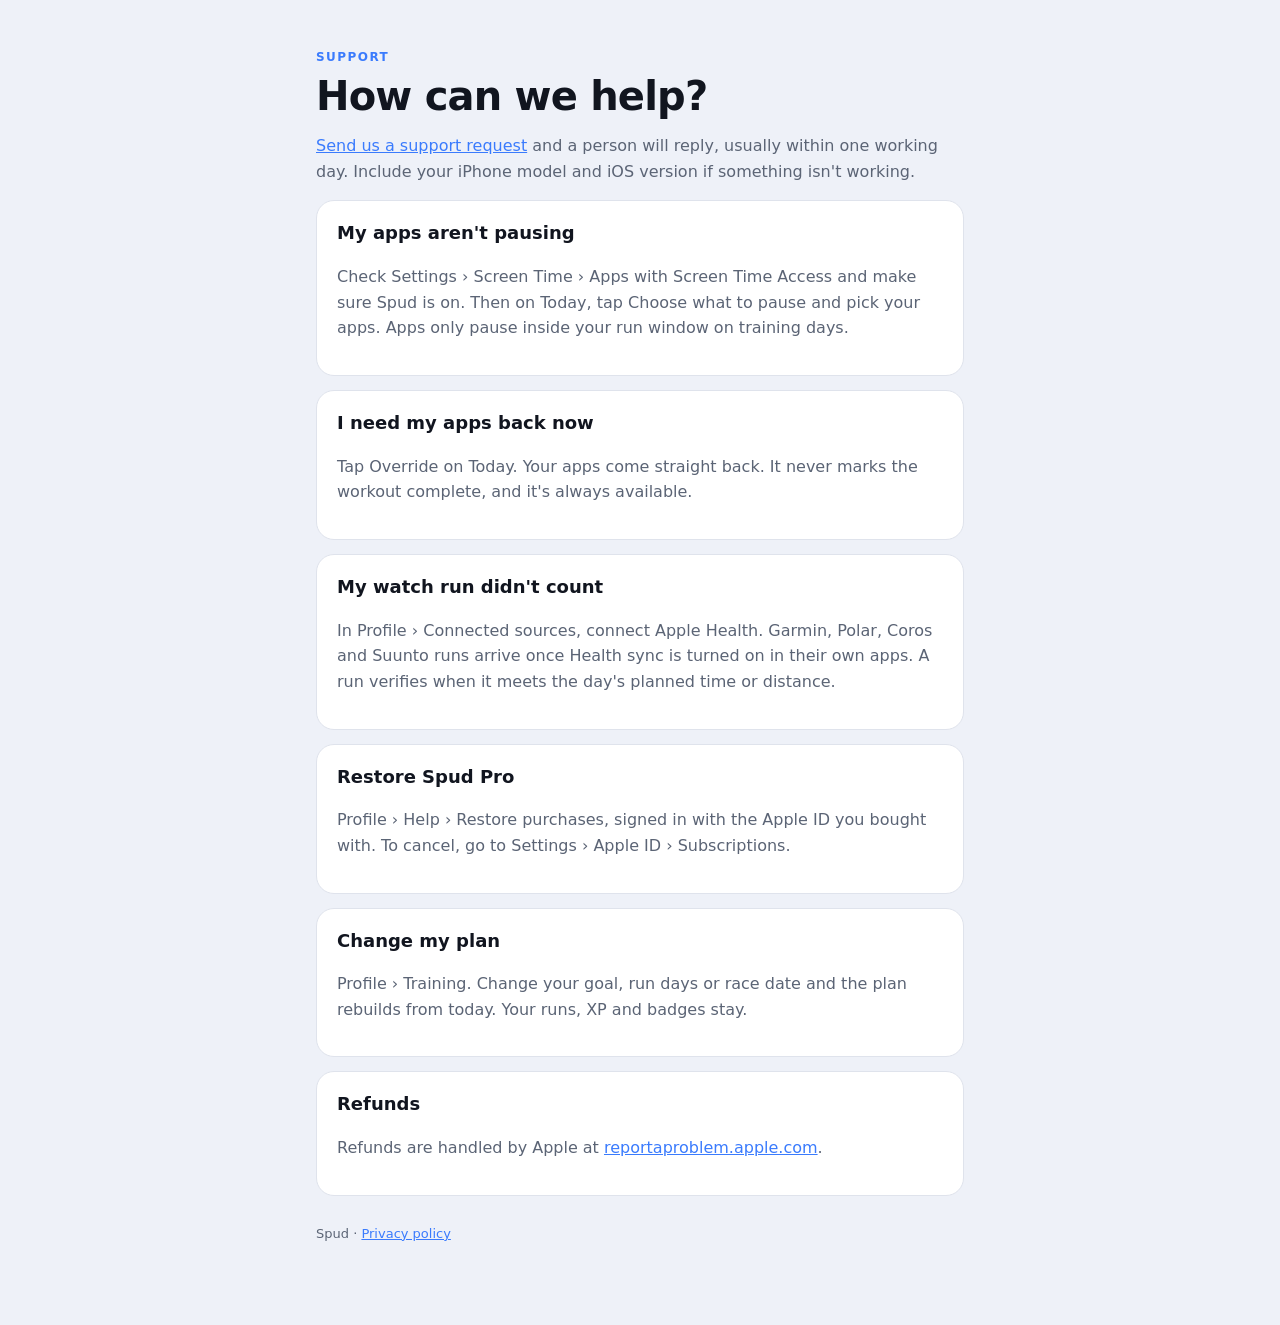
==== support/index.html @ 219f51ca "Spud website: home, privacy policy, support Co-Authored-By: Claude Opus 5.5 <noreply@anthropic.com>" ====
<!doctype html><html lang="en"><head><meta charset="utf-8"><meta name="viewport" content="width=device-width,initial-scale=1">
<title>Spud Support</title><link rel="stylesheet" href="../style.css"></head><body><main>
<div class="kicker">Support</div>
<h1>How can we help?</h1>
<p><a href="https://github.com/MatthewAjayi/spud-app/issues/new">Send us a support request</a> and a person will reply, usually within one working day. Include your iPhone model and iOS version if something isn't working.</p>
<section><h2>My apps aren't pausing</h2><p>Check Settings › Screen Time › Apps with Screen Time Access and make sure Spud is on. Then on Today, tap Choose what to pause and pick your apps. Apps only pause inside your run window on training days.</p></section>
<section><h2>I need my apps back now</h2><p>Tap Override on Today. Your apps come straight back. It never marks the workout complete, and it's always available.</p></section>
<section><h2>My watch run didn't count</h2><p>In Profile › Connected sources, connect Apple Health. Garmin, Polar, Coros and Suunto runs arrive once Health sync is turned on in their own apps. A run verifies when it meets the day's planned time or distance.</p></section>
<section><h2>Restore Spud Pro</h2><p>Profile › Help › Restore purchases, signed in with the Apple ID you bought with. To cancel, go to Settings › Apple ID › Subscriptions.</p></section>
<section><h2>Change my plan</h2><p>Profile › Training. Change your goal, run days or race date and the plan rebuilds from today. Your runs, XP and badges stay.</p></section>
<section><h2>Refunds</h2><p>Refunds are handled by Apple at <a href="https://reportaproblem.apple.com">reportaproblem.apple.com</a>.</p></section>
<footer>Spud · <a href="../privacy/">Privacy policy</a></footer>
</main></body></html>
---- style.css ----
:root{--ink:#eef1f8;--text:#11151f;--muted:#5b6475;--blue:#3a7bfd;--card:#fff;--line:#dfe3ec}
@media (prefers-color-scheme:dark){:root{--ink:#0d1016;--text:#f2f4f8;--muted:#9aa3b5;--card:#171b24;--line:#262c38}}
*{box-sizing:border-box}body{margin:0;background:var(--ink);color:var(--text);font:16px/1.6 -apple-system,BlinkMacSystemFont,"SF Pro Rounded",system-ui,sans-serif}
main{max-width:680px;margin:0 auto;padding:48px 16px 80px}
.kicker{color:var(--blue);font-weight:900;letter-spacing:.12em;font-size:12px;text-transform:uppercase}
h1{font-size:40px;line-height:1.05;margin:8px 0 12px;letter-spacing:-.02em}
h2{font-size:18px;margin:0 0 6px}
section{background:var(--card);border:1px solid var(--line);border-radius:18px;padding:18px 20px;margin:14px 0}
p,li{color:var(--muted)}a{color:var(--blue)}
footer{color:var(--muted);font-size:13px;margin-top:28px}
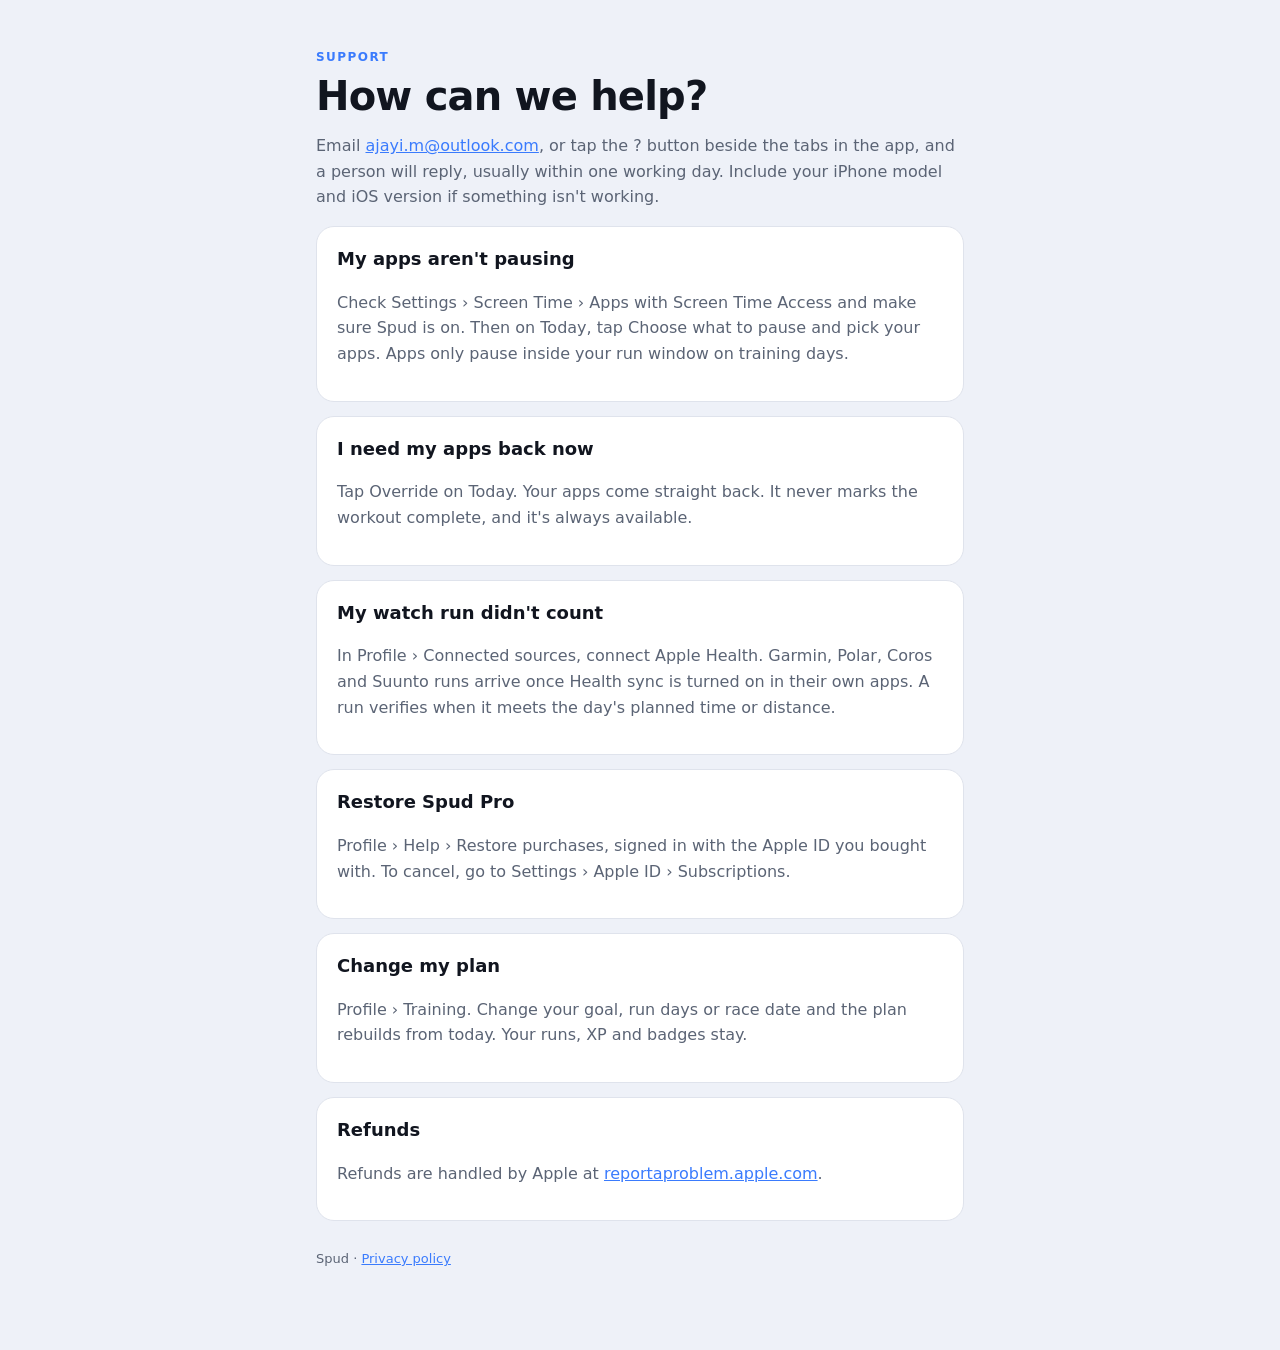
==== commit d7a9af89: "Privacy policy and support: usage data, replay, crash reports, feedback - Usage data now covers Post" ====
--- a/support/index.html
+++ b/support/index.html
@@ -2,7 +2,7 @@
 <title>Spud Support</title><link rel="stylesheet" href="../style.css"></head><body><main>
 <div class="kicker">Support</div>
 <h1>How can we help?</h1>
-<p><a href="https://github.com/MatthewAjayi/spud-app/issues/new">Send us a support request</a> and a person will reply, usually within one working day. Include your iPhone model and iOS version if something isn't working.</p>
+<p>Email <a href="mailto:ajayi.m@outlook.com">ajayi.m@outlook.com</a>, or tap the ? button beside the tabs in the app, and a person will reply, usually within one working day. Include your iPhone model and iOS version if something isn't working.</p>
 <section><h2>My apps aren't pausing</h2><p>Check Settings › Screen Time › Apps with Screen Time Access and make sure Spud is on. Then on Today, tap Choose what to pause and pick your apps. Apps only pause inside your run window on training days.</p></section>
 <section><h2>I need my apps back now</h2><p>Tap Override on Today. Your apps come straight back. It never marks the workout complete, and it's always available.</p></section>
 <section><h2>My watch run didn't count</h2><p>In Profile › Connected sources, connect Apple Health. Garmin, Polar, Coros and Suunto runs arrive once Health sync is turned on in their own apps. A run verifies when it meets the day's planned time or distance.</p></section>
